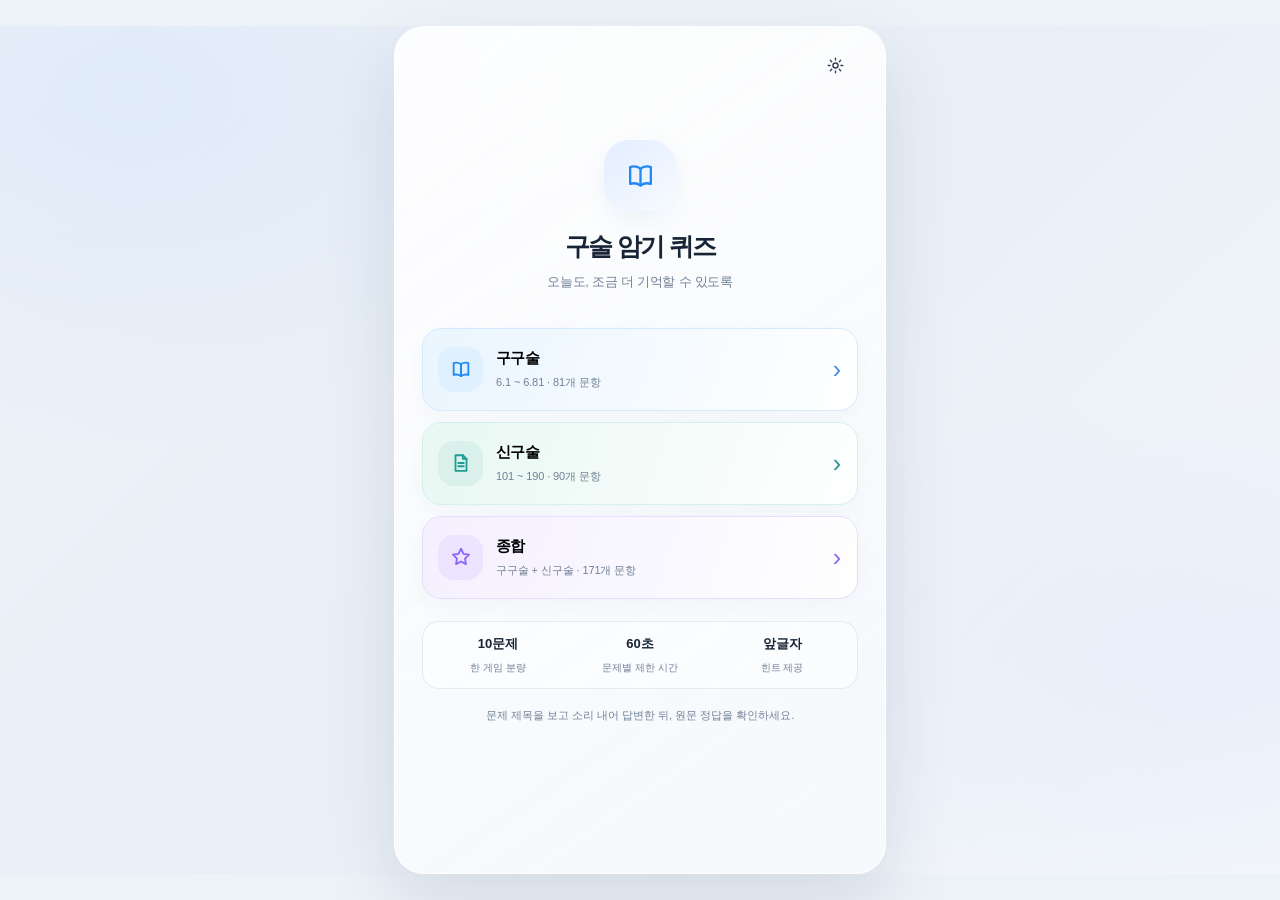
==== public/index.html @ d739f09e "chore: rename q.html to index.html for Cloudflare" ====
<!doctype html>
<html lang="ko">
  <head>
    <meta charset="utf-8" />
    <meta
      name="viewport"
      content="width=device-width, initial-scale=1, viewport-fit=cover"
    />
    <meta name="theme-color" content="#eef3fa" />
    <meta
      name="description"
      content="제2종 전기차량 운전면허 기능시험 구술 암기를 위한 10문제 랜덤 퀴즈"
    />
    <title>구술 암기 퀴즈</title>
    <link rel="stylesheet" href="./q.css" />
  </head>
  <body>
    <div class="app-shell">
      <main id="app" class="app-content" aria-live="polite"></main>
    </div>
    <div id="toast" class="toast" role="status" aria-live="polite"></div>
    <script src="./q.js"></script>
  </body>
</html>
---- public/q.css ----
:root {
  color-scheme: light;
  --ink: #172435;
  --muted: #718096;
  --muted-2: #8a97a8;
  --bg: #edf2f8;
  --paper: #ffffff;
  --line: #e3eaf3;
  --blue: #2289f3;
  --blue-soft: #e7f2ff;
  --teal: #1b9d91;
  --teal-soft: #e3f5f0;
  --purple: #8c65f7;
  --purple-soft: #f1ebff;
  --red: #ed5f68;
  --red-soft: #fff0f1;
  --amber: #ed9a36;
  --amber-soft: #fff5e8;
  --shadow: 0 18px 42px rgba(52, 73, 102, 0.1);
  --answer-font: 15px;
}
* {
  box-sizing: border-box;
}
html {
  min-height: 100%;
  background: var(--bg);
  overscroll-behavior-y: contain;
}
body {
  margin: 0;
  min-height: 100%;
  font-family:
    Inter,
    -apple-system,
    BlinkMacSystemFont,
    "Segoe UI",
    "Noto Sans KR",
    Roboto,
    Arial,
    sans-serif;
  color: var(--ink);
  background:
    radial-gradient(
      ellipse at 10% 8%,
      rgba(208, 226, 250, 0.45),
      transparent 32%
    ),
    radial-gradient(
      ellipse at 95% 75%,
      rgba(223, 232, 250, 0.5),
      transparent 30%
    ),
    linear-gradient(135deg, #eef2f8 0%, #e9eff7 50%, #f4f7fb 100%);
  -webkit-font-smoothing: antialiased;
}
button,
input {
  font: inherit;
}
button {
  touch-action: manipulation;
}
button:focus-visible,
input:focus-visible {
  outline: 3px solid rgba(34, 137, 243, 0.3);
  outline-offset: 2px;
}
.app-shell {
  width: min(100%, 492px);
  min-height: min(920px, 100dvh);
  margin: 24px auto;
  padding: 0 0 max(18px, env(safe-area-inset-bottom));
  border: 1px solid rgba(255, 255, 255, 0.84);
  border-radius: 30px;
  background: linear-gradient(
    145deg,
    rgba(255, 255, 255, 0.9),
    rgba(247, 250, 253, 0.82)
  );
  box-shadow: 0 28px 70px rgba(40, 58, 84, 0.13);
  overflow: clip;
  position: relative;
}
.app-content {
  padding: max(16px, env(safe-area-inset-top)) 22px 28px;
  min-width: 0;
}
button {
  border: 0;
  cursor: pointer;
}
.icon-btn {
  width: 38px;
  height: 38px;
  display: inline-grid;
  place-items: center;
  border-radius: 13px;
  background: transparent;
  color: #354255;
  font-size: 23px;
  line-height: 1;
  flex: 0 0 auto;
}
.icon-btn:hover {
  background: #eff4fa;
}
.topbar {
  height: 44px;
  display: grid;
  grid-template-columns: 42px minmax(0, 1fr) 42px;
  align-items: center;
  margin-bottom: 18px;
}
.topbar h2 {
  margin: 0;
  text-align: center;
  font-size: 15px;
  font-weight: 800;
  letter-spacing: -0.035em;
}
.topbar .subhead {
  font-size: 11px;
  line-height: 1.4;
  color: var(--muted);
  font-weight: 500;
  text-align: center;
  margin-top: 3px;
}
.back-btn {
  font-size: 0;
}
.back-btn:before {
  content: "";
  width: 9px;
  height: 9px;
  border-left: 1.8px solid currentColor;
  border-bottom: 1.8px solid currentColor;
  transform: rotate(45deg);
  display: block;
  margin-left: 7px;
}
.hero {
  padding: 34px 0 28px;
  text-align: center;
}
.hero-mark {
  width: 72px;
  height: 72px;
  margin: 0 auto 20px;
  border-radius: 25px;
  display: grid;
  place-items: center;
  background: linear-gradient(140deg, #e2edff, #f7fbff);
  box-shadow:
    inset 0 1px 0 #fff,
    0 9px 22px rgba(76, 124, 196, 0.08);
  color: var(--blue);
}
.hero-mark svg {
  width: 31px;
  height: 31px;
}
.hero h1 {
  font-size: 25px;
  line-height: 1.25;
  letter-spacing: -0.065em;
  margin: 0 0 9px;
  font-weight: 850;
}
.hero p {
  margin: 0;
  color: var(--muted);
  font-size: 13px;
  line-height: 1.65;
  letter-spacing: -0.02em;
}
.mode-list {
  display: grid;
  gap: 11px;
  margin-top: 7px;
}
.mode-card {
  display: flex;
  align-items: center;
  gap: 13px;
  width: 100%;
  min-height: 83px;
  text-align: left;
  padding: 13px 15px;
  border: 1px solid var(--line);
  border-radius: 19px;
  background: rgba(255, 255, 255, 0.74);
  box-shadow: 0 6px 18px rgba(58, 80, 110, 0.035);
  transition:
    transform 0.16s ease,
    box-shadow 0.16s ease,
    border-color 0.16s ease;
}
.mode-card:hover {
  transform: translateY(-1px);
  box-shadow: 0 10px 22px rgba(58, 80, 110, 0.08);
}
.mode-card:active {
  transform: scale(0.99);
}
.mode-card.old {
  background: linear-gradient(
    110deg,
    rgba(231, 244, 255, 0.86),
    rgba(255, 255, 255, 0.95)
  );
  border-color: #d6eaff;
}
.mode-card.new {
  background: linear-gradient(
    110deg,
    rgba(228, 247, 241, 0.82),
    rgba(255, 255, 255, 0.95)
  );
  border-color: #d5f0e7;
}
.mode-card.all {
  background: linear-gradient(
    110deg,
    rgba(243, 237, 255, 0.82),
    rgba(255, 255, 255, 0.95)
  );
  border-color: #e8ddff;
}
.mode-icon {
  width: 45px;
  height: 45px;
  border-radius: 16px;
  display: grid;
  place-items: center;
  flex: 0 0 auto;
}
.old .mode-icon {
  color: var(--blue);
  background: #dff0ff;
}
.new .mode-icon {
  color: var(--teal);
  background: #d9f1ea;
}
.all .mode-icon {
  color: var(--purple);
  background: #ece3ff;
}
.mode-icon svg {
  width: 22px;
  height: 22px;
  stroke: currentColor;
  fill: none;
  stroke-width: 2;
  stroke-linecap: round;
  stroke-linejoin: round;
}
.mode-copy {
  min-width: 0;
  flex: 1;
}
.mode-copy b {
  display: block;
  font-size: 15px;
  margin: 0 0 4px;
  font-weight: 800;
  letter-spacing: -0.035em;
}
.mode-copy small {
  font-size: 11px;
  color: var(--muted);
  letter-spacing: -0.01em;
}
.card-chevron {
  font-size: 25px;
  color: #428fe8;
  font-weight: 300;
  padding: 0 1px;
}
.new .card-chevron {
  color: var(--teal);
}
.all .card-chevron {
  color: var(--purple);
}
.home-footer {
  display: grid;
  grid-template-columns: repeat(3, 1fr);
  gap: 8px;
  margin-top: 22px;
  padding: 13px 8px;
  border: 1px solid rgba(223, 231, 241, 0.82);
  border-radius: 17px;
  background: rgba(255, 255, 255, 0.45);
}
.feature {
  text-align: center;
  min-width: 0;
}
.feature strong {
  display: block;
  font-size: 13px;
  font-weight: 800;
  margin-bottom: 4px;
}
.feature span {
  color: var(--muted);
  font-size: 10px;
}
.small-note {
  font-size: 11px;
  color: var(--muted);
  line-height: 1.55;
  text-align: center;
  margin: 18px 4px 0;
}
.panel {
  padding: 17px 16px;
  border-radius: 20px;
  border: 1px solid rgba(224, 232, 242, 0.9);
  background: rgba(255, 255, 255, 0.75);
  box-shadow: 0 8px 24px rgba(49, 72, 104, 0.045);
}
.mode-summary {
  text-align: center;
  padding: 8px 0 22px;
}
.mode-summary h1 {
  font-size: 23px;
  letter-spacing: -0.06em;
  margin: 0 0 9px;
}
.mode-summary p {
  font-size: 12px;
  line-height: 1.6;
  color: var(--muted);
  margin: 0;
}
.pill {
  display: inline-flex;
  align-items: center;
  gap: 5px;
  border-radius: 999px;
  padding: 7px 11px;
  background: #eef4fa;
  color: #53657d;
  font-size: 11px;
  font-weight: 750;
}
.setup-panel {
  margin-top: 3px;
}
.section-label {
  font-size: 12px;
  font-weight: 800;
  margin: 0 0 12px;
  letter-spacing: -0.02em;
}
.setting-line {
  display: flex;
  align-items: center;
  justify-content: space-between;
  gap: 12px;
  margin-top: 18px;
}
.setting-line:first-of-type {
  margin-top: 0;
}
.setting-line b {
  display: block;
  font-size: 12px;
  margin-bottom: 5px;
}
.setting-line p {
  margin: 0;
  font-size: 11px;
  color: var(--muted);
  line-height: 1.5;
}
.choice-chip {
  border-radius: 999px;
  padding: 9px 15px;
  background: #f0f4f9;
  color: #8390a1;
  font-size: 11px;
  font-weight: 750;
  white-space: nowrap;
}
.choice-chip.active {
  color: var(--blue);
  background: #e7f0ff;
  border: 1px solid #cbdfff;
  box-shadow: 0 2px 3px rgba(62, 122, 211, 0.04);
}
.setup-info {
  display: flex;
  gap: 8px;
  flex-wrap: wrap;
  justify-content: center;
  margin: 16px 0 0;
}
.primary-btn {
  width: 100%;
  min-height: 49px;
  border-radius: 17px;
  padding: 13px 18px;
  color: #fff;
  background: linear-gradient(180deg, #2c3949, #1d2835);
  box-shadow: 0 8px 16px rgba(23, 37, 54, 0.13);
  font-weight: 800;
  font-size: 13px;
  letter-spacing: -0.025em;
  transition:
    transform 0.15s ease,
    opacity 0.15s ease;
}
.primary-btn:hover {
  background: linear-gradient(180deg, #37495d, #202c3b);
}
.primary-btn:active {
  transform: scale(0.99);
}
.primary-btn:disabled {
  cursor: not-allowed;
  opacity: 0.38;
  box-shadow: none;
}
.secondary-btn {
  width: 100%;
  min-height: 45px;
  border-radius: 15px;
  padding: 11px 16px;
  color: #42526a;
  background: #eef3f9;
  font-weight: 750;
  font-size: 12px;
}
.action-area {
  margin-top: 23px;
}
.quiz-top {
  display: grid;
  grid-template-columns: 39px 1fr 39px;
  align-items: center;
  gap: 5px;
  margin: 0 0 15px;
}
.quiz-count {
  text-align: center;
  font-weight: 800;
  font-size: 12px;
  letter-spacing: 0.02em;
}
.quiz-progress {
  height: 6px;
  border-radius: 99px;
  background: #e6ebf3;
  overflow: hidden;
  margin: 0 0 22px;
}
.quiz-progress-fill {
  height: 100%;
  width: 0;
  border-radius: 99px;
  background: linear-gradient(90deg, #32b49a, #248c89);
  transition: width 0.25s ease;
}
.timer-row {
  display: flex;
  align-items: center;
  justify-content: center;
  gap: 17px;
  margin-bottom: 22px;
}
.timer-ring {
  width: 65px;
  height: 65px;
  position: relative;
  display: grid;
  place-items: center;
  flex: 0 0 auto;
}
.timer-ring svg {
  position: absolute;
  inset: 0;
  width: 100%;
  height: 100%;
  transform: rotate(-90deg);
}
.timer-ring circle {
  fill: none;
  stroke-width: 4.5;
}
.timer-track {
  stroke: #e3e8ef;
}
.timer-progress {
  stroke: #31ad8b;
  stroke-linecap: round;
  stroke-dasharray: 176;
  stroke-dashoffset: 0;
  transition:
    stroke-dashoffset 0.4s linear,
    stroke 0.2s ease;
}
.timer-ring.urgent .timer-progress {
  stroke: var(--red);
}
.timer-number {
  position: relative;
  font-size: 19px;
  font-weight: 850;
  font-variant-numeric: tabular-nums;
  color: #269c84;
}
.timer-ring.urgent .timer-number {
  color: var(--red);
}
.hint-btn {
  border: 1px solid #e1e9f5;
  border-radius: 999px;
  background: rgba(255, 255, 255, 0.75);
  padding: 10px 13px;
  display: inline-flex;
  align-items: center;
  gap: 6px;
  font-size: 11px;
  font-weight: 750;
  color: #5d6c82;
  box-shadow: 0 4px 10px rgba(54, 78, 110, 0.045);
}
.hint-btn svg {
  width: 15px;
  height: 15px;
  stroke: currentColor;
  fill: none;
  stroke-width: 1.8;
}
.hint-btn:disabled {
  opacity: 0.4;
  cursor: not-allowed;
}
.prompt-wrap {
  text-align: center;
  padding: 2px 0 20px;
}
.question-tag {
  display: inline-flex;
  align-items: center;
  justify-content: center;
  padding: 5px 9px;
  border-radius: 8px;
  background: #eef4fb;
  color: #74849a;
  font-size: 10px;
  font-weight: 800;
  letter-spacing: 0.02em;
  margin-bottom: 12px;
}
.prompt-wrap h1 {
  font-size: 21px;
  line-height: 1.53;
  letter-spacing: -0.055em;
  font-weight: 850;
  margin: 0;
  overflow-wrap: anywhere;
  word-break: keep-all;
}
.prompt-helper {
  font-size: 11px;
  color: var(--muted);
  line-height: 1.6;
  margin: 12px 0 0;
}
.hint-panel {
  padding: 12px 13px;
  border-radius: 15px;
  border: 1px solid #d4e7fc;
  background: linear-gradient(110deg, #f0f7ff, #fff);
  margin: 0 0 13px;
  display: flex;
  align-items: flex-start;
  gap: 9px;
}
.hint-lightbulb {
  width: 29px;
  height: 29px;
  border-radius: 10px;
  background: #dfedff;
  color: #4b94ed;
  display: grid;
  place-items: center;
  flex: 0 0 auto;
  font-size: 15px;
}
.hint-content {
  min-width: 0;
  flex: 1;
}
.hint-content b {
  font-size: 11px;
  display: block;
  margin: 1px 0 6px;
}
.hint-content p {
  margin: 0;
  font-size: 14px;
  font-weight: 850;
  letter-spacing: 0.08em;
  color: #2e6fae;
  overflow-wrap: anywhere;
}
.hint-close {
  background: transparent;
  color: #8a9bb2;
  font-size: 18px;
  padding: 1px 3px;
}
.answer-panel {
  margin: 0 0 14px;
  padding: 15px 14px;
  border-radius: 17px;
  border: 1px solid #dfe8f2;
  background: linear-gradient(
    135deg,
    rgba(247, 250, 254, 0.98),
    rgba(255, 255, 255, 0.98)
  );
  box-shadow: inset 0 1px 0 #fff;
  animation: rise 0.22s ease;
}
.answer-head {
  display: flex;
  align-items: center;
  justify-content: space-between;
  gap: 8px;
  margin-bottom: 10px;
}
.answer-head strong {
  font-size: 12px;
  font-weight: 850;
}
.answer-badge {
  font-size: 10px;
  color: #278b7c;
  background: #e2f5ef;
  padding: 5px 8px;
  border-radius: 8px;
  font-weight: 800;
}
.answer-text {
  font-size: var(--answer-font);
  line-height: 1.75;
  color: #2a3747;
  white-space: pre-wrap;
  overflow-wrap: anywhere;
  word-break: normal;
  letter-spacing: -0.02em;
  user-select: text;
  max-width: 100%;
}
.self-grade {
  margin: 0 0 14px;
}
.self-grade .section-label {
  margin-bottom: 10px;
}
.grade-grid {
  display: grid;
  grid-template-columns: repeat(3, minmax(0, 1fr));
  gap: 8px;
}
.grade-btn {
  min-width: 0;
  padding: 12px 4px 10px;
  border: 1px solid #e4ebf3;
  border-radius: 15px;
  background: #fff;
  display: flex;
  align-items: center;
  flex-direction: column;
  gap: 5px;
  transition:
    border-color 0.15s,
    background 0.15s;
}
.grade-symbol {
  display: grid;
  place-items: center;
  width: 36px;
  height: 36px;
  border-radius: 50%;
  font-size: 20px;
  font-weight: 900;
}
.grade-btn b {
  font-size: 10px;
  line-height: 1.3;
}
.grade-btn small {
  font-size: 9px;
  color: var(--muted);
  line-height: 1.35;
}
.grade-btn[data-grade="O"] .grade-symbol {
  background: #e3f6ef;
  color: #19a878;
}
.grade-btn[data-grade="△"] .grade-symbol {
  background: #fff2df;
  color: #ed9a36;
}
.grade-btn[data-grade="X"] .grade-symbol {
  background: #fff0f1;
  color: #e85a63;
}
.grade-btn.selected[data-grade="O"] {
  background: #f0fbf6;
  border-color: #63d6ab;
}
.grade-btn.selected[data-grade="△"] {
  background: #fff9ef;
  border-color: #facb86;
}
.grade-btn.selected[data-grade="X"] {
  background: #fff5f5;
  border-color: #f59aa0;
}
.timeout-note {
  margin: 0 auto 12px;
  color: #ca565e;
  text-align: center;
  font-size: 11px;
  font-weight: 750;
}
.explain-note {
  font-size: 10px;
  color: var(--muted);
  text-align: center;
  line-height: 1.6;
  margin: 12px 0 0;
}
.result-hero {
  text-align: center;
  padding: 12px 0 18px;
}
.result-hero .success-icon {
  width: 60px;
  height: 60px;
  border-radius: 50%;
  display: grid;
  place-items: center;
  margin: 0 auto 14px;
  color: #21a77b;
  background: #e2f7ee;
  border: 1px solid #c4efdc;
  font-size: 28px;
  font-weight: 900;
}
.result-hero h1 {
  margin: 0 0 7px;
  font-size: 22px;
  letter-spacing: -0.05em;
}
.result-hero p {
  margin: 0;
  color: var(--muted);
  font-size: 11px;
  line-height: 1.6;
}
.summary-grid {
  display: grid;
  grid-template-columns: repeat(3, minmax(0, 1fr));
  gap: 0;
  border: 1px solid #e4eaf2;
  border-radius: 16px;
  background: rgba(255, 255, 255, 0.78);
  padding: 14px 6px;
  margin: 0 0 17px;
}
.summary-stat {
  text-align: center;
  padding: 0 5px;
  min-width: 0;
}
.summary-stat + .summary-stat {
  border-left: 1px solid #e6ecf3;
}
.summary-stat .num {
  font-size: 21px;
  font-weight: 850;
  display: block;
  margin-bottom: 5px;
}
.summary-stat b {
  display: block;
  font-size: 10px;
  margin-bottom: 4px;
}
.summary-stat small {
  font-size: 9px;
  color: var(--muted);
}
.summary-stat.good .num {
  color: #18aa79;
}
.summary-stat.partial .num {
  color: #ef9c38;
}
.summary-stat.retry .num {
  color: #e75a63;
}
.list-heading {
  display: flex;
  align-items: center;
  justify-content: space-between;
  gap: 8px;
  margin: 0 0 10px;
}
.list-heading b {
  font-size: 12px;
}
.list-heading span {
  font-size: 10px;
  color: var(--muted);
}
.result-list {
  border: 1px solid #e1e8f1;
  border-radius: 16px;
  background: rgba(255, 255, 255, 0.8);
  overflow: hidden;
}
.result-row {
  width: 100%;
  display: grid;
  grid-template-columns: 20px minmax(0, 1fr) 24px 12px;
  align-items: center;
  gap: 8px;
  text-align: left;
  background: transparent;
  padding: 12px 11px;
  border-bottom: 1px solid #edf1f6;
  min-height: 52px;
}
.result-row:last-child {
  border-bottom: 0;
}
.result-row:hover {
  background: #f6f9fd;
}
.result-index {
  color: #7d8ca1;
  font-size: 10px;
  font-weight: 750;
  text-align: center;
}
.row-question {
  min-width: 0;
}
.row-question b {
  display: block;
  font-size: 11px;
  font-weight: 750;
  line-height: 1.5;
  white-space: normal;
  overflow-wrap: anywhere;
}
.row-question small {
  display: block;
  color: var(--muted);
  font-size: 9px;
  margin-top: 3px;
}
.grade-mini {
  font-size: 18px;
  font-weight: 900;
  text-align: center;
}
.grade-mini.O {
  color: #17ab78;
}
.grade-mini.△ {
  color: #e89930;
}
.grade-mini.X {
  color: #e65b63;
}
.row-chevron {
  color: #97a5b6;
  font-size: 20px;
}
.result-actions {
  display: grid;
  gap: 9px;
  margin-top: 17px;
}
.detail-title {
  text-align: center;
  margin: 7px 0 17px;
}
.detail-title h1 {
  font-size: 19px;
  line-height: 1.55;
  letter-spacing: -0.05em;
  margin: 0 0 9px;
  overflow-wrap: anywhere;
}
.detail-title p {
  font-size: 11px;
  color: var(--muted);
  margin: 0;
}
.settings-section {
  margin-bottom: 13px;
}
.settings-section h3 {
  font-size: 12px;
  margin: 0 0 10px;
  font-weight: 850;
}
.preference {
  display: flex;
  justify-content: space-between;
  align-items: center;
  gap: 12px;
  padding: 12px 0;
  border-top: 1px solid #edf1f6;
}
.preference:first-of-type {
  border-top: 0;
  padding-top: 1px;
}
.preference .pref-copy {
  min-width: 0;
}
.preference b {
  display: block;
  font-size: 12px;
  margin: 0 0 4px;
}
.preference p {
  font-size: 10px;
  line-height: 1.5;
  color: var(--muted);
  margin: 0;
}
.toggle {
  appearance: none;
  position: relative;
  width: 42px;
  height: 25px;
  border-radius: 99px;
  background: #dce4ee;
  transition: background 0.2s;
  flex: 0 0 auto;
  cursor: pointer;
}
.toggle:before {
  content: "";
  position: absolute;
  width: 19px;
  height: 19px;
  border-radius: 50%;
  background: #fff;
  box-shadow: 0 2px 5px #7890aa50;
  left: 3px;
  top: 3px;
  transition: transform 0.2s;
}
.toggle:checked {
  background: #2e8df3;
}
.toggle:checked:before {
  transform: translateX(17px);
}
.font-choices {
  display: flex;
  gap: 6px;
}
.font-choices button {
  padding: 8px 10px;
  border-radius: 10px;
  background: #eef3f9;
  color: #718096;
  font-size: 10px;
  font-weight: 750;
}
.font-choices button.active {
  color: #2d7dc8;
  background: #e6f2ff;
  border: 1px solid #cce4ff;
}
.inline-info {
  font-size: 10px;
  color: var(--muted);
  line-height: 1.7;
  margin: 13px 1px 0;
}
.toast {
  position: fixed;
  left: 50%;
  bottom: calc(22px + env(safe-area-inset-bottom));
  transform: translate(-50%, 18px);
  opacity: 0;
  pointer-events: none;
  background: #202c3b;
  color: #fff;
  padding: 11px 15px;
  border-radius: 999px;
  font-size: 11px;
  font-weight: 700;
  box-shadow: 0 10px 30px #1f2f4450;
  transition:
    opacity 0.2s,
    transform 0.2s;
  z-index: 20;
  max-width: calc(100vw - 28px);
  text-align: center;
}
.toast.show {
  opacity: 1;
  transform: translate(-50%, 0);
}
@keyframes rise {
  from {
    opacity: 0;
    transform: translateY(5px);
  }
  to {
    opacity: 1;
    transform: translateY(0);
  }
}
@media (min-width: 650px) {
  .app-shell {
    margin: 26px auto;
    min-height: min(900px, calc(100dvh - 52px));
  }
  .app-content {
    padding-left: 27px;
    padding-right: 27px;
  }
}
@media (max-width: 520px) {
  body {
    background: #edf2f8;
  }
  .app-shell {
    width: 100%;
    min-height: 100dvh;
    margin: 0;
    border: 0;
    border-radius: 0;
    box-shadow: none;
    padding-bottom: max(15px, env(safe-area-inset-bottom));
  }
  .app-content {
    padding: max(16px, env(safe-area-inset-top)) 19px 25px;
  }
  .hero {
    padding-top: 31px;
  }
  .hero h1 {
    font-size: 24px;
  }
  .mode-card {
    min-height: 80px;
  }
  .prompt-wrap h1 {
    font-size: 20px;
  }
  .answer-text {
    font-size: var(--answer-font);
  }
  .topbar {
    margin-bottom: 14px;
  }
  .quiz-progress {
    margin-bottom: 18px;
  }
}
@media (max-width: 360px) {
  .app-content {
    padding-left: 15px;
    padding-right: 15px;
  }
  .hero {
    padding-top: 23px;
  }
  .hero h1 {
    font-size: 22px;
  }
  .mode-card {
    padding: 12px;
    gap: 10px;
  }
  .mode-icon {
    width: 41px;
    height: 41px;
  }
  .mode-copy b {
    font-size: 14px;
  }
  .prompt-wrap h1 {
    font-size: 18px;
  }
  .grade-grid {
    gap: 5px;
  }
  .grade-btn {
    padding-left: 2px;
    padding-right: 2px;
  }
  .grade-btn b {
    font-size: 9px;
  }
  .summary-stat b {
    font-size: 9px;
  }
}
@media (prefers-reduced-motion: reduce) {
  *,
  *::before,
  *::after {
    scroll-behavior: auto !important;
    transition: none !important;
    animation: none !important;
  }
}
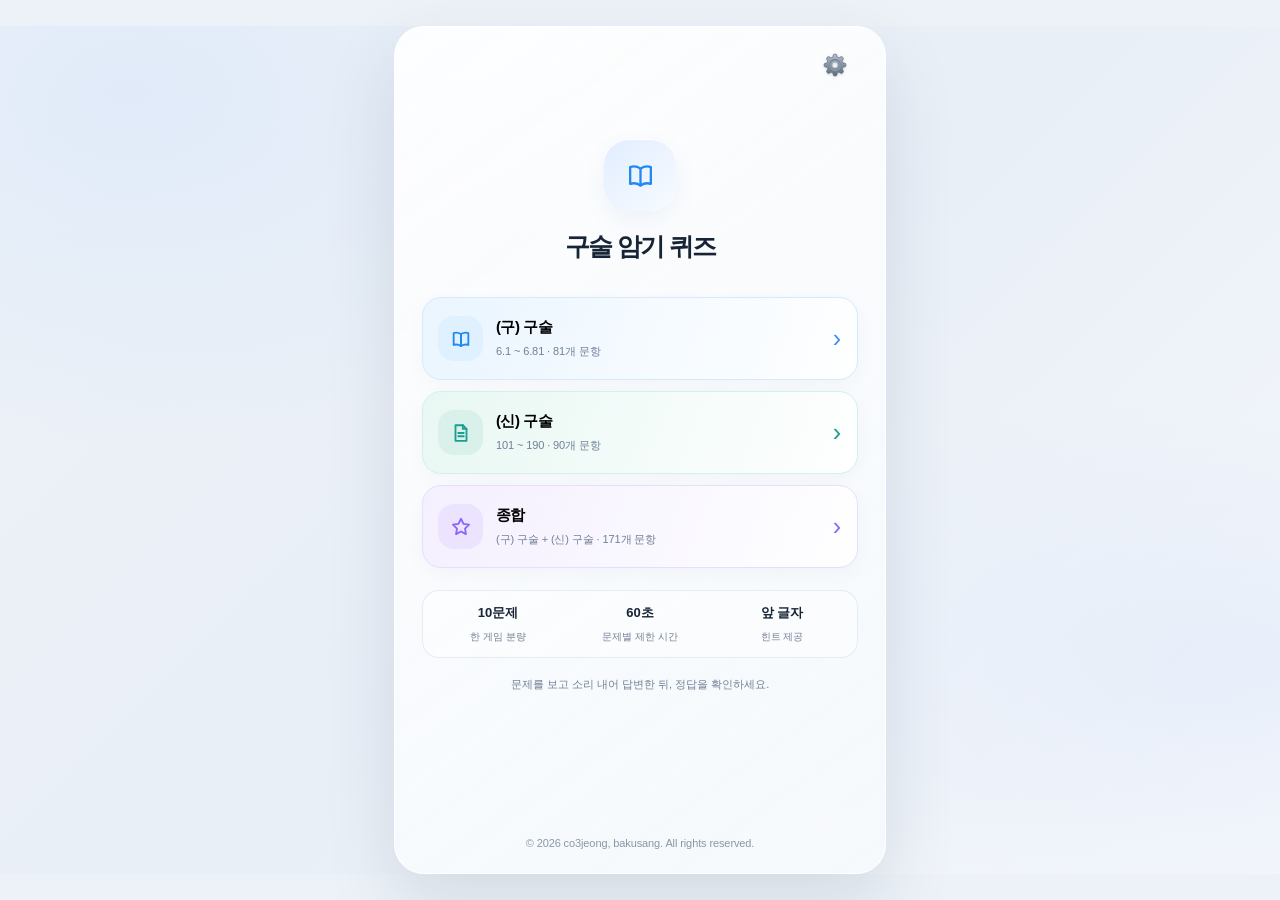
==== commit b8fadc5d: "feat: add copyright footer and update UI texts" ====
--- a/public/index.html
+++ b/public/index.html
@@ -17,6 +17,9 @@
   <body>
     <div class="app-shell">
       <main id="app" class="app-content" aria-live="polite"></main>
+      <footer class="app-footer">
+        © 2026 co3jeong, bakusang. All rights reserved.
+      </footer>
     </div>
     <div id="toast" class="toast" role="status" aria-live="polite"></div>
     <script src="./q.js"></script>
--- a/public/q.css
+++ b/public/q.css
@@ -81,10 +81,21 @@
   box-shadow: 0 28px 70px rgba(40, 58, 84, 0.13);
   overflow: clip;
   position: relative;
+  display: flex;
+  flex-direction: column;
 }
 .app-content {
-  padding: max(16px, env(safe-area-inset-top)) 22px 28px;
+  padding: max(16px, env(safe-area-inset-top)) 22px 20px;
   min-width: 0;
+  flex: 1;
+}
+.app-footer {
+  margin-top: auto;
+  padding: 12px 22px 6px;
+  text-align: center;
+  font-size: 11px;
+  color: var(--muted-2);
+  letter-spacing: -0.01em;
 }
 button {
   border: 0;
@@ -165,7 +176,7 @@
   font-size: 25px;
   line-height: 1.25;
   letter-spacing: -0.065em;
-  margin: 0 0 9px;
+  margin: 0;
   font-weight: 850;
 }
 .hero p {
@@ -992,6 +1003,131 @@
   background: #e6f2ff;
   border: 1px solid #cce4ff;
 }
+.dial-anchor {
+  position: relative;
+  display: inline-flex;
+  align-items: center;
+  flex: 0 0 auto;
+}
+.dial-trigger {
+  cursor: pointer;
+  user-select: none;
+}
+.dial-popover {
+  position: absolute;
+  right: 0;
+  top: 50%;
+  transform: translateY(-50%);
+  width: 114px;
+  height: 116px;
+  border-radius: 16px;
+  border: 1px solid #cbdfff;
+  background: rgba(248, 251, 255, 0.98);
+  backdrop-filter: blur(8px);
+  box-shadow:
+    0 14px 32px rgba(34, 58, 94, 0.16),
+    inset 0 1px 0 #fff;
+  overflow: hidden;
+  z-index: 30;
+  user-select: none;
+  animation: dialPop 0.14s ease;
+}
+@keyframes dialPop {
+  from {
+    opacity: 0;
+    transform: translateY(-50%) scale(0.94);
+  }
+  to {
+    opacity: 1;
+    transform: translateY(-50%) scale(1);
+  }
+}
+.dial-popover::before,
+.dial-popover::after {
+  content: "";
+  position: absolute;
+  left: 0;
+  right: 0;
+  height: 38px;
+  pointer-events: none;
+  z-index: 2;
+}
+.dial-popover::before {
+  top: 0;
+  background: linear-gradient(
+    180deg,
+    rgba(248, 251, 255, 0.96) 0%,
+    rgba(248, 251, 255, 0) 100%
+  );
+}
+.dial-popover::after {
+  bottom: 0;
+  background: linear-gradient(
+    0deg,
+    rgba(248, 251, 255, 0.96) 0%,
+    rgba(248, 251, 255, 0) 100%
+  );
+}
+.dial-highlight {
+  position: absolute;
+  left: 6px;
+  right: 6px;
+  top: 50%;
+  height: 36px;
+  transform: translateY(-50%);
+  border-radius: 11px;
+  background: #e7f0ff;
+  border: 1px solid #cbdfff;
+  box-shadow: 0 2px 4px rgba(62, 122, 211, 0.05);
+  pointer-events: none;
+  z-index: 1;
+}
+.dial-track {
+  position: relative;
+  z-index: 3;
+  height: 100%;
+  overflow-y: auto;
+  scroll-snap-type: y mandatory;
+  scrollbar-width: none;
+  -ms-overflow-style: none;
+  -webkit-overflow-scrolling: touch;
+  overscroll-behavior: contain;
+  cursor: grab;
+}
+.dial-track:active {
+  cursor: grabbing;
+}
+.dial-track::-webkit-scrollbar {
+  display: none;
+}
+.dial-spacer {
+  height: 40px;
+}
+.dial-item {
+  width: 100%;
+  height: 36px;
+  display: flex;
+  align-items: center;
+  justify-content: center;
+  scroll-snap-align: center;
+  background: transparent;
+  color: #8c9bae;
+  font-size: 11px;
+  font-weight: 650;
+  letter-spacing: -0.02em;
+  padding: 0 8px;
+  white-space: nowrap;
+  transition:
+    color 0.14s ease,
+    transform 0.14s ease,
+    font-size 0.14s ease;
+}
+.dial-item.active {
+  color: var(--blue);
+  font-size: 13px;
+  font-weight: 850;
+  transform: scale(1.04);
+}
 .inline-info {
   font-size: 10px;
   color: var(--muted);
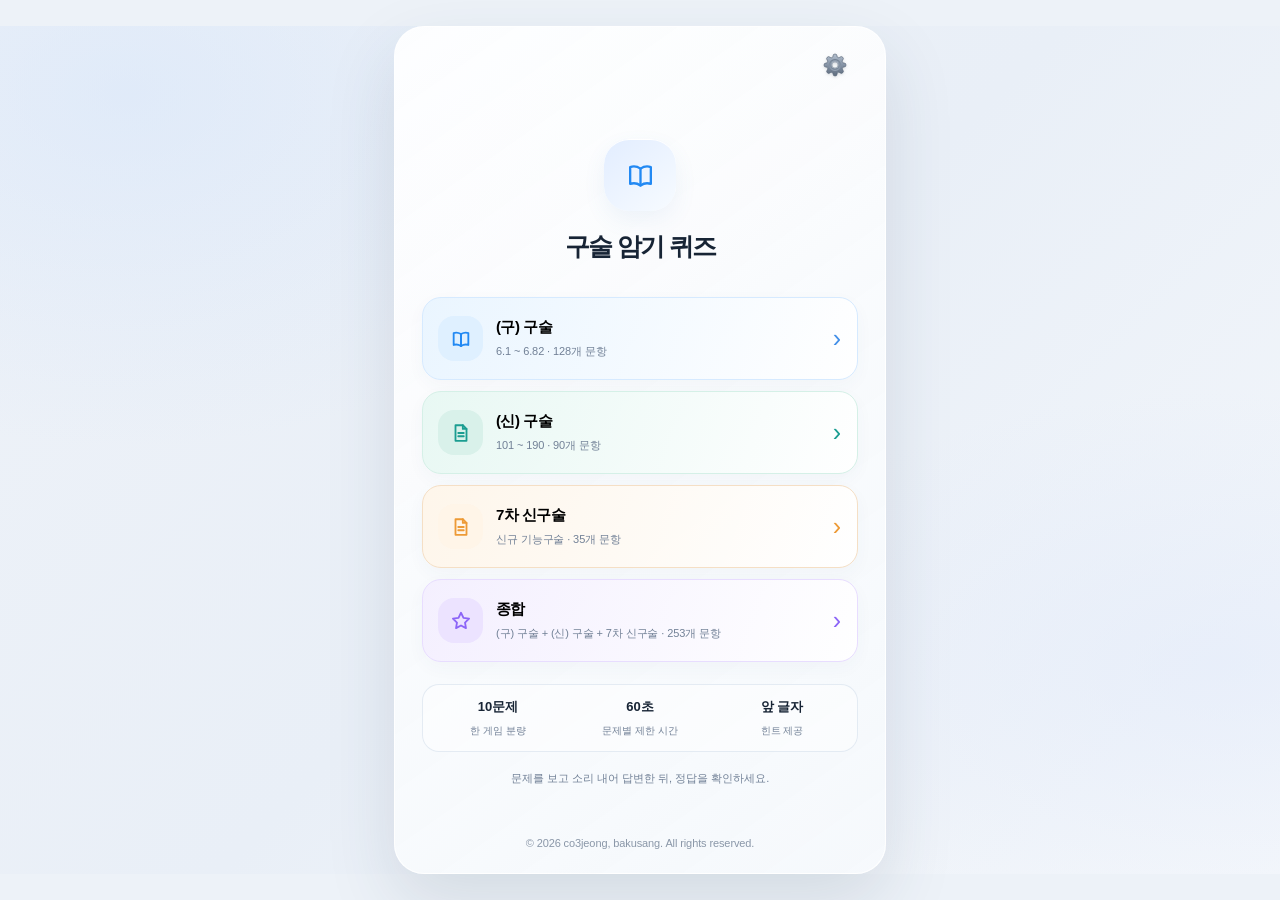
==== commit ae6ffc20: "feat: 구술 퀴즈 문항 및 모드 확장" ====
--- a/public/index.html
+++ b/public/index.html
@@ -9,7 +9,7 @@
     <meta name="theme-color" content="#eef3fa" />
     <meta
       name="description"
-      content="제2종 전기차량 운전면허 기능시험 구술 암기를 위한 10문제 랜덤 퀴즈"
+      content="제2종 전기차량 운전면허 기능시험 구술 암기를 위한 랜덤 퀴즈"
     />
     <title>구술 암기 퀴즈</title>
     <link rel="stylesheet" href="./q.css" />
--- a/public/q.css
+++ b/public/q.css
@@ -239,6 +239,14 @@
   );
   border-color: #e8ddff;
 }
+.mode-card.seventh {
+  background: linear-gradient(
+    110deg,
+    rgba(255, 245, 232, 0.88),
+    rgba(255, 255, 255, 0.95)
+  );
+  border-color: #f5dfc5;
+}
 .mode-icon {
   width: 45px;
   height: 45px;
@@ -258,6 +266,10 @@
 .all .mode-icon {
   color: var(--purple);
   background: #ece3ff;
+}
+.seventh .mode-icon {
+  color: var(--amber);
+  background: var(--amber-soft);
 }
 .mode-icon svg {
   width: 22px;
@@ -295,6 +307,9 @@
 }
 .all .card-chevron {
   color: var(--purple);
+}
+.seventh .card-chevron {
+  color: var(--amber);
 }
 .home-footer {
   display: grid;
@@ -719,7 +734,7 @@
   background: #e3f6ef;
   color: #19a878;
 }
-.grade-btn[data-grade="△"] .grade-symbol {
+.grade-btn[data-grade="partial"] .grade-symbol {
   background: #fff2df;
   color: #ed9a36;
 }
@@ -731,7 +746,7 @@
   background: #f0fbf6;
   border-color: #63d6ab;
 }
-.grade-btn.selected[data-grade="△"] {
+.grade-btn.selected[data-grade="partial"] {
   background: #fff9ef;
   border-color: #facb86;
 }
@@ -892,7 +907,7 @@
 .grade-mini.O {
   color: #17ab78;
 }
-.grade-mini.△ {
+.grade-mini.�좎룞�� {
   color: #e89930;
 }
 .grade-mini.X {
@@ -1265,3 +1280,39 @@
     animation: none !important;
   }
 }
+
+.question-image {
+  width: min(100%, 172px);
+  margin: 16px auto 4px;
+  padding: 10px;
+  display: grid;
+  place-items: center;
+  border: 1px solid var(--line);
+  border-radius: 18px;
+  background: #fff;
+}
+.question-image img {
+  display: block;
+  width: 100%;
+  height: auto;
+  max-height: 172px;
+  object-fit: contain;
+}
+
+.question-image-pair {
+  width: min(100%, 360px);
+  margin: 16px auto 4px;
+  display: grid;
+  grid-template-columns: repeat(2, minmax(0, 1fr));
+  gap: 12px;
+}
+.question-image-pair .question-image {
+  width: 100%;
+  min-width: 0;
+  margin: 0;
+  padding: 9px;
+}
+.question-image-pair .question-image img {
+  width: 100%;
+  height: 130px;
+}
